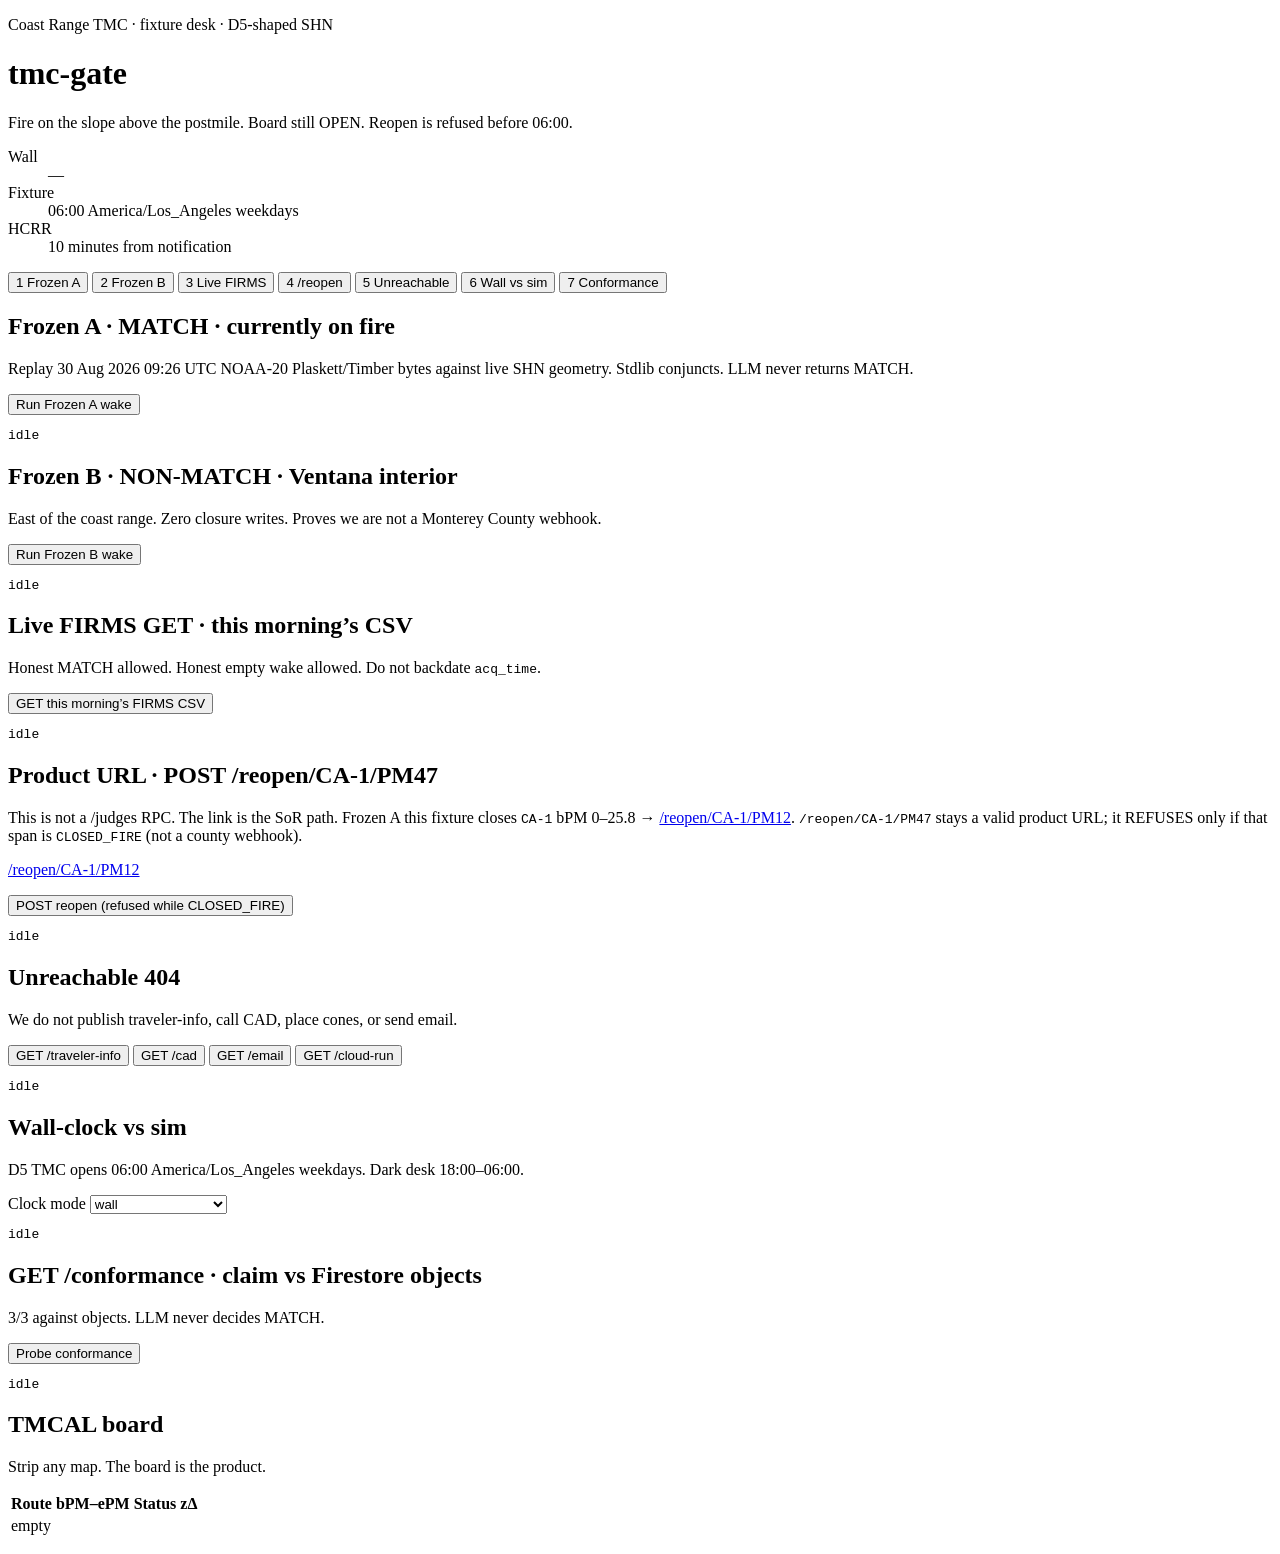
==== frontend/judges/index.html @ 1e0d6d65 "Initial tmc-gate: Coast Range TMC overnight reopen-gate for All Things Agentic." ====
<!DOCTYPE html>
<html lang="en">
<head>
  <meta charset="utf-8" />
  <meta name="viewport" content="width=device-width, initial-scale=1" />
  <title>Coast Range TMC · tmc-gate</title>
  <link rel="stylesheet" href="/judges/styles.css" />
</head>
<body>
  <header class="mast">
    <div>
      <p class="kicker">Coast Range TMC · fixture desk · D5-shaped SHN</p>
      <h1>tmc-gate</h1>
      <p class="lede">Fire on the slope above the postmile. Board still OPEN. Reopen is refused before 06:00.</p>
    </div>
    <dl class="clocks">
      <div><dt>Wall</dt><dd id="wall">—</dd></div>
      <div><dt>Fixture</dt><dd>06:00 America/Los_Angeles weekdays</dd></div>
      <div><dt>HCRR</dt><dd>10 minutes from notification</dd></div>
    </dl>
  </header>

  <nav class="steps" aria-label="Judge stepper">
    <button data-pane="frozen-a" class="on">1 Frozen A</button>
    <button data-pane="frozen-b">2 Frozen B</button>
    <button data-pane="live">3 Live FIRMS</button>
    <button data-pane="reopen">4 /reopen</button>
    <button data-pane="404">5 Unreachable</button>
    <button data-pane="clock">6 Wall vs sim</button>
    <button data-pane="conformance">7 Conformance</button>
  </nav>

  <main>
    <section id="frozen-a" class="pane on">
      <h2>Frozen A · MATCH · currently on fire</h2>
      <p>Replay 30 Aug 2026 09:26 UTC NOAA-20 Plaskett/Timber bytes against live SHN geometry. Stdlib conjuncts. LLM never returns MATCH.</p>
      <button class="go" data-wake="frozen_a">Run Frozen A wake</button>
      <pre class="out" id="out-frozen-a">idle</pre>
    </section>

    <section id="frozen-b" class="pane">
      <h2>Frozen B · NON-MATCH · Ventana interior</h2>
      <p>East of the coast range. Zero closure writes. Proves we are not a Monterey County webhook.</p>
      <button class="go" data-wake="frozen_b">Run Frozen B wake</button>
      <pre class="out" id="out-frozen-b">idle</pre>
    </section>

    <section id="live" class="pane">
      <h2>Live FIRMS GET · this morning’s CSV</h2>
      <p>Honest MATCH allowed. Honest empty wake allowed. Do not backdate <code>acq_time</code>.</p>
      <button class="go" data-wake="live">GET this morning’s FIRMS CSV</button>
      <pre class="out" id="out-live">idle</pre>
    </section>

    <section id="reopen" class="pane">
      <h2>Product URL · POST /reopen/CA-1/PM47</h2>
      <p>This is not a /judges RPC. The link is the SoR path. Frozen A this fixture closes <code>CA-1</code> bPM 0–25.8 → <a class="product" href="/reopen/CA-1/PM12">/reopen/CA-1/PM12</a>. <code>/reopen/CA-1/PM47</code> stays a valid product URL; it REFUSES only if that span is <code>CLOSED_FIRE</code> (not a county webhook).</p>
      <p><a class="product" id="reopen-link" href="/reopen/CA-1/PM12">/reopen/CA-1/PM12</a></p>
      <button class="go" id="btn-reopen">POST reopen (refused while CLOSED_FIRE)</button>
      <pre class="out" id="out-reopen">idle</pre>
    </section>

    <section id="404" class="pane">
      <h2>Unreachable 404</h2>
      <p>We do not publish traveler-info, call CAD, place cones, or send email.</p>
      <div class="row">
        <button class="go ghost" data-404="/traveler-info">GET /traveler-info</button>
        <button class="go ghost" data-404="/cad">GET /cad</button>
        <button class="go ghost" data-404="/email">GET /email</button>
        <button class="go ghost" data-404="/cloud-run">GET /cloud-run</button>
      </div>
      <pre class="out" id="out-404">idle</pre>
    </section>

    <section id="clock" class="pane">
      <h2>Wall-clock vs sim</h2>
      <p>D5 TMC opens 06:00 America/Los_Angeles weekdays. Dark desk 18:00–06:00.</p>
      <label>Clock mode
        <select id="clock-mode">
          <option value="wall">wall</option>
          <option value="sim">sim 06:00 weekday</option>
        </select>
      </label>
      <pre class="out" id="out-clock">idle</pre>
    </section>

    <section id="conformance" class="pane">
      <h2>GET /conformance · claim vs Firestore objects</h2>
      <p>3/3 against objects. LLM never decides MATCH.</p>
      <button class="go" id="btn-conf">Probe conformance</button>
      <pre class="out" id="out-conf">idle</pre>
    </section>
  </main>

  <aside>
    <h2>TMCAL board</h2>
    <p class="kicker">Strip any map. The board is the product.</p>
    <table>
      <thead><tr><th>Route</th><th>bPM–ePM</th><th>Status</th><th>zΔ</th></tr></thead>
      <tbody id="board"><tr><td colspan="4">empty</td></tr></tbody>
    </table>
    <p id="hcrr" class="muted"></p>
  </aside>

  <script src="/judges/app.js"></script>
</body>
</html>
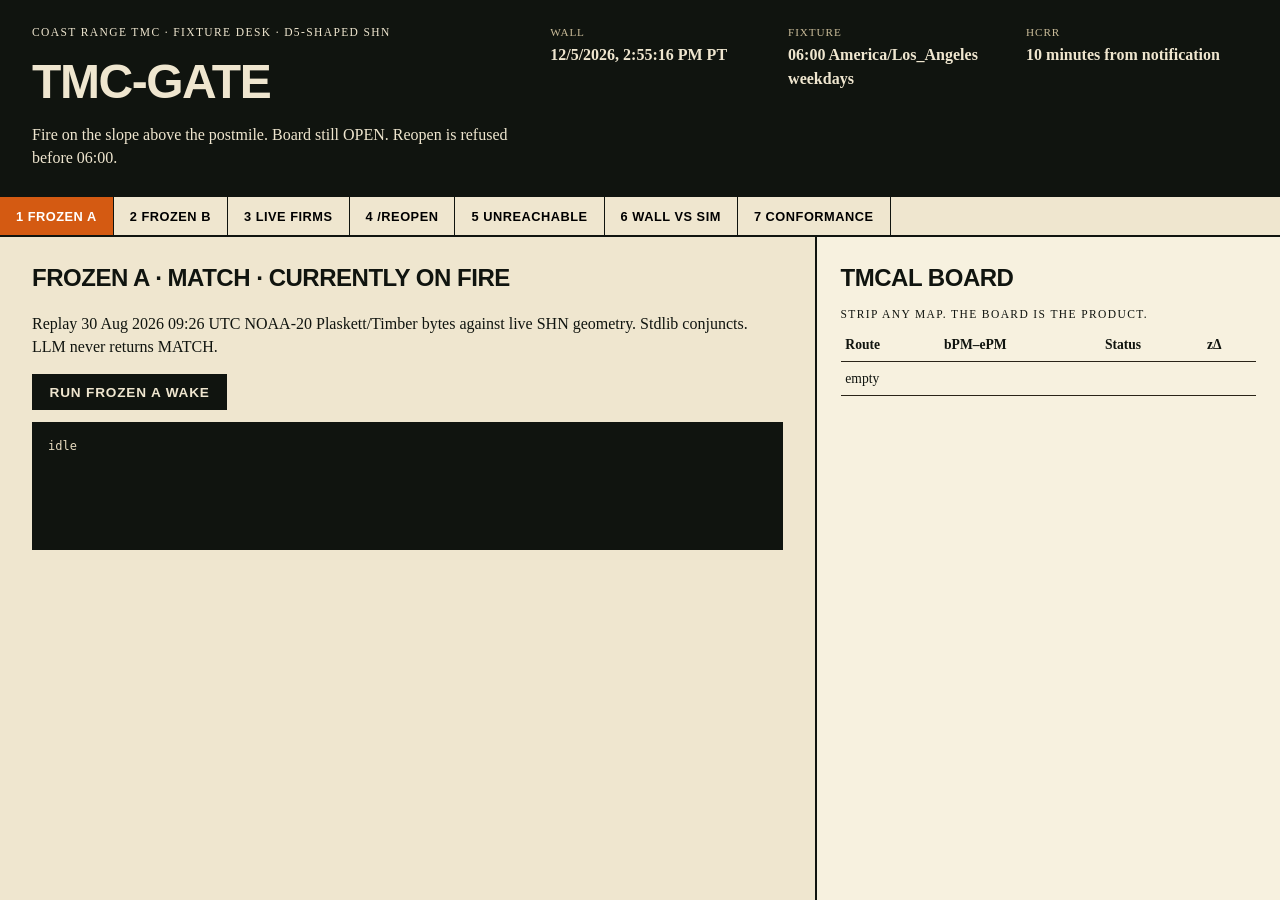
==== commit ebc4b00d: "Fix judges assets under /tmc-gate so CSS and API calls load." ====
--- a/frontend/judges/index.html
+++ b/frontend/judges/index.html
@@ -4,7 +4,8 @@
   <meta charset="utf-8" />
   <meta name="viewport" content="width=device-width, initial-scale=1" />
   <title>Coast Range TMC · tmc-gate</title>
-  <link rel="stylesheet" href="/judges/styles.css" />
+  <!-- base href injected by api.py for /tmc-gate prefix on cloudfunctions.net -->
+  <link rel="stylesheet" href="styles.css" />
 </head>
 <body>
   <header class="mast">
@@ -54,8 +55,8 @@
 
     <section id="reopen" class="pane">
       <h2>Product URL · POST /reopen/CA-1/PM47</h2>
-      <p>This is not a /judges RPC. The link is the SoR path. Frozen A this fixture closes <code>CA-1</code> bPM 0–25.8 → <a class="product" href="/reopen/CA-1/PM12">/reopen/CA-1/PM12</a>. <code>/reopen/CA-1/PM47</code> stays a valid product URL; it REFUSES only if that span is <code>CLOSED_FIRE</code> (not a county webhook).</p>
-      <p><a class="product" id="reopen-link" href="/reopen/CA-1/PM12">/reopen/CA-1/PM12</a></p>
+      <p>This is not a /judges RPC. The link is the SoR path. Frozen A this fixture closes <code>CA-1</code> bPM 0–25.8 → <a class="product" data-api="/reopen/CA-1/PM12" href="../reopen/CA-1/PM12">/reopen/CA-1/PM12</a>. <code>/reopen/CA-1/PM47</code> stays a valid product URL; it REFUSES only if that span is <code>CLOSED_FIRE</code> (not a county webhook).</p>
+      <p><a class="product" id="reopen-link" data-api="/reopen/CA-1/PM12" href="../reopen/CA-1/PM12">/reopen/CA-1/PM12</a></p>
       <button class="go" id="btn-reopen">POST reopen (refused while CLOSED_FIRE)</button>
       <pre class="out" id="out-reopen">idle</pre>
     </section>
@@ -102,6 +103,6 @@
     <p id="hcrr" class="muted"></p>
   </aside>
 
-  <script src="/judges/app.js"></script>
+  <script src="app.js"></script>
 </body>
 </html>
--- a/frontend/judges/styles.css
+++ b/frontend/judges/styles.css
@@ -0,0 +1,41 @@
+:root {
+  --ink: #10140f;
+  --paper: #efe6cf;
+  --amber: #d45a12;
+  --closed: #c42b1c;
+  --open: #2f6b3a;
+  --line: #2a2418;
+  --muted: #6b6458;
+  --panel: #f7f1df;
+}
+* { box-sizing: border-box; }
+html, body { margin: 0; background: var(--paper); color: var(--ink); font: 16px/1.45 "Iowan Old Style", Palatino, "Palatino Linotype", serif; }
+.mast { display: flex; justify-content: space-between; gap: 2rem; padding: 1.5rem 2rem; border-bottom: 4px solid var(--ink); background: var(--ink); color: var(--paper); }
+.kicker { letter-spacing: 0.12em; text-transform: uppercase; font-size: 0.72rem; margin: 0 0 0.4rem; }
+h1 { font-family: "Arial Black", Impact, sans-serif; font-size: 3rem; letter-spacing: -0.03em; margin: 0; text-transform: uppercase; }
+.lede { max-width: 36rem; margin: 0.4rem 0 0; }
+.clocks { display: grid; grid-template-columns: repeat(3, minmax(8rem, 1fr)); gap: 1rem; margin: 0; }
+.clocks dt { font-size: 0.7rem; letter-spacing: 0.08em; text-transform: uppercase; color: #cbbd9a; }
+.clocks dd { margin: 0.2rem 0 0; font-weight: 700; }
+.steps { display: flex; flex-wrap: wrap; gap: 0; border-bottom: 2px solid var(--ink); }
+.steps button { appearance: none; background: transparent; border: 0; border-right: 1px solid var(--ink); padding: 0.7rem 1rem; font: 700 0.8rem/1.2 Arial, sans-serif; text-transform: uppercase; letter-spacing: 0.04em; cursor: pointer; }
+.steps button.on { background: var(--amber); color: #fff; }
+body { display: grid; grid-template-columns: 1.4fr 0.8fr; grid-template-rows: auto auto 1fr; min-height: 100vh; }
+header, nav { grid-column: 1 / -1; }
+main { padding: 1.5rem 2rem 3rem; }
+aside { padding: 1.5rem 1.5rem 3rem; border-left: 2px solid var(--ink); background: var(--panel); }
+.pane { display: none; }
+.pane.on { display: block; }
+h2 { font-family: Arial Black, sans-serif; text-transform: uppercase; letter-spacing: -0.02em; margin: 0 0 0.6rem; }
+.go { appearance: none; background: var(--ink); color: var(--paper); border: 0; padding: 0.7rem 1.1rem; font: 700 0.85rem/1 Arial, sans-serif; text-transform: uppercase; letter-spacing: 0.06em; cursor: pointer; }
+.go.ghost { background: transparent; color: var(--ink); border: 2px solid var(--ink); }
+.product { display: inline-block; margin: 0.6rem 0 1rem; font: 700 1.1rem/1.3 ui-monospace, Consolas, monospace; color: var(--closed); }
+.out { background: var(--ink); color: #e8dcc0; padding: 1rem; overflow: auto; min-height: 8rem; font: 12px/1.4 ui-monospace, Consolas, monospace; }
+table { width: 100%; border-collapse: collapse; }
+th, td { text-align: left; padding: 0.4rem 0.3rem; border-bottom: 1px solid var(--line); font-size: 0.85rem; }
+.muted { color: var(--muted); }
+.row { display: flex; flex-wrap: wrap; gap: 0.5rem; margin: 0.8rem 0; }
+@media (max-width: 900px) {
+  body { grid-template-columns: 1fr; }
+  aside { border-left: 0; border-top: 2px solid var(--ink); }
+}
